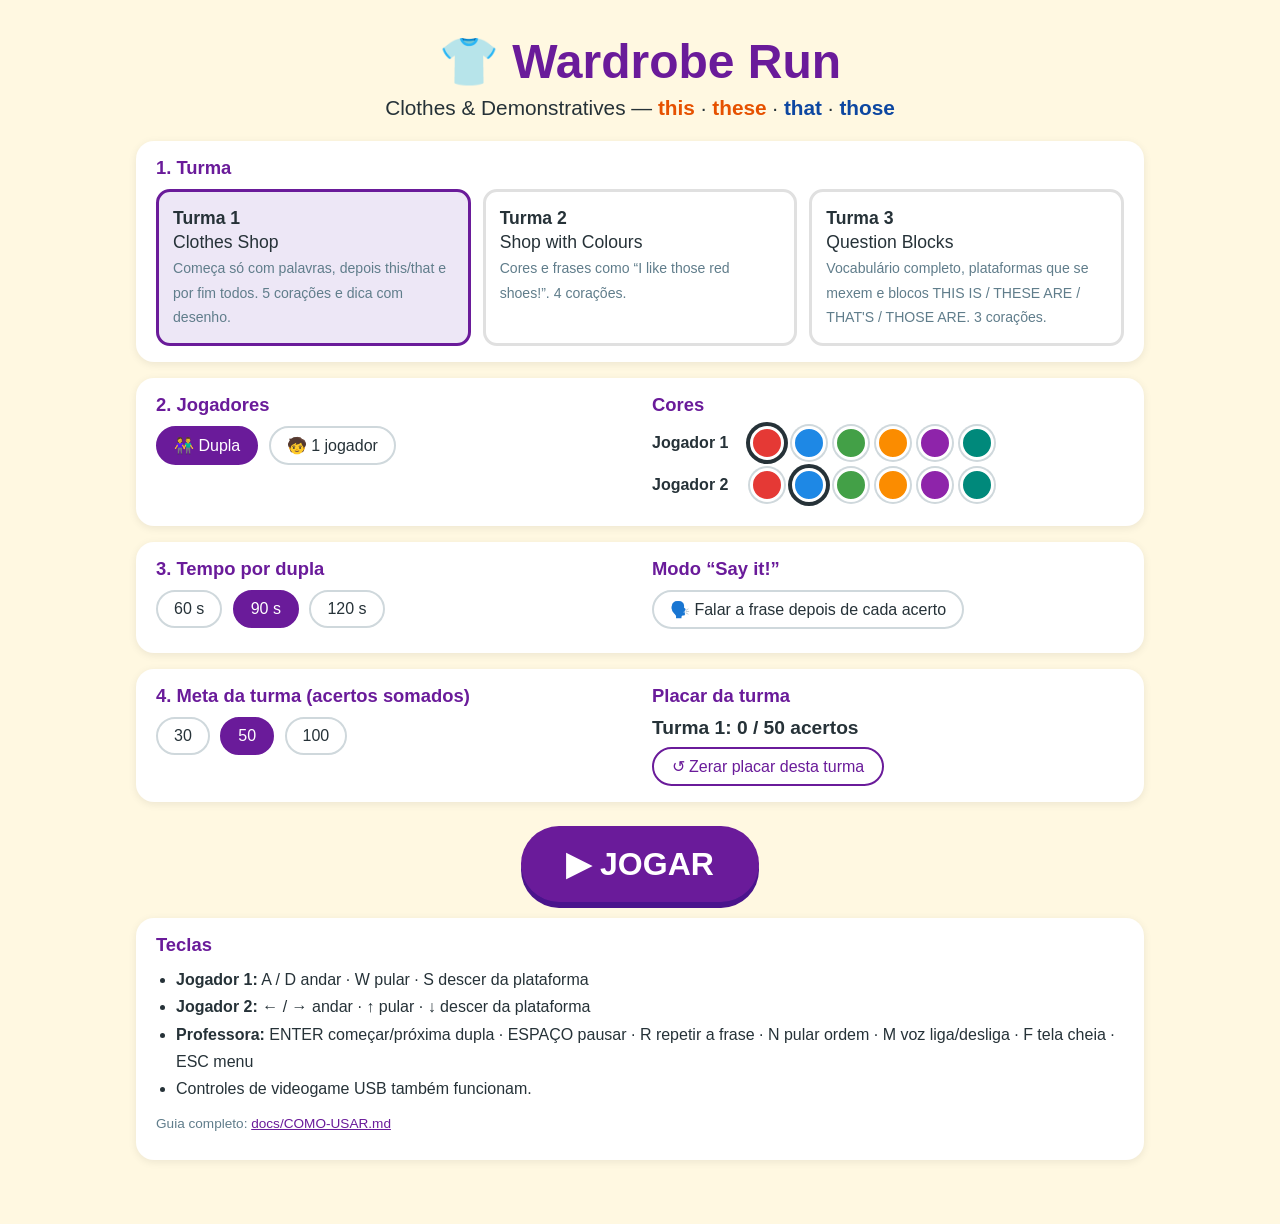
==== index.html @ e46201a1 "Add Wardrobe Run: cooperative platform game for clothes and demonstratives Offline HTML/CSS/JS game " ====
<!DOCTYPE html>
<html lang="pt-BR">
<head>
  <meta charset="utf-8">
  <meta name="viewport" content="width=device-width, initial-scale=1">
  <title>Wardrobe Run · Clothes &amp; Demonstratives</title>
  <link rel="stylesheet" href="css/style.css">
</head>
<body class="menu-page">
  <main class="menu">
    <header>
      <h1>👕 Wardrobe Run</h1>
      <p class="subtitle">Clothes &amp; Demonstratives — <b class="here">this</b> · <b class="here">these</b> ·
        <b class="there">that</b> · <b class="there">those</b></p>
    </header>

    <form id="menu-form">
      <section>
        <h2>1. Turma</h2>
        <div class="cards" id="turmas">
          <label class="choice">
            <input type="radio" name="turma" value="1" checked>
            <span><b>Turma 1</b><br>Clothes Shop<br><small>Começa só com palavras, depois this/that e por fim todos. 5 corações e dica com desenho.</small></span>
          </label>
          <label class="choice">
            <input type="radio" name="turma" value="2">
            <span><b>Turma 2</b><br>Shop with Colours<br><small>Cores e frases como “I like those red shoes!”. 4 corações.</small></span>
          </label>
          <label class="choice">
            <input type="radio" name="turma" value="3">
            <span><b>Turma 3</b><br>Question Blocks<br><small>Vocabulário completo, plataformas que se mexem e blocos THIS IS / THESE ARE / THAT'S / THOSE ARE. 3 corações.</small></span>
          </label>
        </div>
      </section>

      <section class="row">
        <div>
          <h2>2. Jogadores</h2>
          <label class="pill"><input type="radio" name="players" value="2" checked><span>👫 Dupla</span></label>
          <label class="pill"><input type="radio" name="players" value="1"><span>🧒 1 jogador</span></label>
        </div>
        <div>
          <h2>Cores</h2>
          <div class="swatches" data-player="1"></div>
          <div class="swatches" data-player="2"></div>
        </div>
      </section>

      <section class="row">
        <div>
          <h2>3. Tempo por dupla</h2>
          <label class="pill"><input type="radio" name="time" value="60"><span>60 s</span></label>
          <label class="pill"><input type="radio" name="time" value="90" checked><span>90 s</span></label>
          <label class="pill"><input type="radio" name="time" value="120"><span>120 s</span></label>
        </div>
        <div>
          <h2>Modo “Say it!”</h2>
          <label class="pill"><input type="checkbox" name="sayit" value="1"><span>🗣️ Falar a frase depois de cada acerto</span></label>
        </div>
      </section>

      <section class="row">
        <div>
          <h2>4. Meta da turma (acertos somados)</h2>
          <label class="pill"><input type="radio" name="goal" value="30"><span>30</span></label>
          <label class="pill"><input type="radio" name="goal" value="50" checked><span>50</span></label>
          <label class="pill"><input type="radio" name="goal" value="100"><span>100</span></label>
        </div>
        <div>
          <h2>Placar da turma</h2>
          <p id="class-progress" class="class-progress"></p>
          <button type="button" class="btn-secondary" id="btn-reset">↺ Zerar placar desta turma</button>
        </div>
      </section>

      <button type="submit" class="big-btn play">▶ JOGAR</button>
    </form>

    <section class="help">
      <h2>Teclas</h2>
      <ul>
        <li><b>Jogador 1:</b> A / D andar · W pular · S descer da plataforma</li>
        <li><b>Jogador 2:</b> ← / → andar · ↑ pular · ↓ descer da plataforma</li>
        <li><b>Professora:</b> ENTER começar/próxima dupla · ESPAÇO pausar · R repetir a frase · N pular ordem ·
          M voz liga/desliga · F tela cheia · ESC menu</li>
        <li>Controles de videogame USB também funcionam.</li>
      </ul>
      <p class="small">Guia completo: <a href="docs/COMO-USAR.md">docs/COMO-USAR.md</a></p>
    </section>
  </main>

  <script src="js/menu.js"></script>
</body>
</html>
---- css/style.css ----
:root {
  --purple: #6a1b9a;
  --purple-light: #ede7f6;
  --here: #e65100;
  --there: #0d47a1;
  --ink: #263238;
  --muted: #607d8b;
  --bg: #fff8e1;
  --card: #ffffff;
  font-family: "Trebuchet MS", "Segoe UI", Arial, sans-serif;
  color: var(--ink);
}

* { box-sizing: border-box; }
body { margin: 0; background: var(--bg); }
a { color: var(--purple); }
.here { color: var(--here); }
.there { color: var(--there); }
.small { font-size: 0.85em; color: var(--muted); }
.hidden { display: none !important; }

.big-btn {
  font: inherit;
  font-weight: bold;
  font-size: 1.4em;
  padding: 0.6em 1.4em;
  border: none;
  border-radius: 999px;
  background: var(--purple);
  color: #fff;
  cursor: pointer;
  box-shadow: 0 6px 0 #4a148c;
}
.big-btn:hover { filter: brightness(1.1); }
.big-btn:active { transform: translateY(4px); box-shadow: 0 2px 0 #4a148c; }

.btn-secondary {
  font: inherit;
  display: inline-block;
  padding: 0.5em 1.1em;
  border-radius: 999px;
  border: 2px solid var(--purple);
  background: #fff;
  color: var(--purple);
  text-decoration: none;
  cursor: pointer;
}

/* ---------- Menu ---------- */
.menu { max-width: 1040px; margin: 0 auto; padding: 24px 16px 48px; }
.menu header { text-align: center; }
.menu h1 { font-size: 3em; margin: 0.2em 0 0; color: var(--purple); }
.menu .subtitle { font-size: 1.3em; margin-top: 0.3em; }
.menu section { background: var(--card); border-radius: 18px; padding: 16px 20px; margin: 16px 0; box-shadow: 0 2px 8px rgba(0,0,0,0.08); }
.menu section.row { display: flex; flex-wrap: wrap; gap: 24px; }
.menu section.row > div { flex: 1 1 300px; }
.menu h2 { font-size: 1.15em; margin: 0 0 10px; color: var(--purple); }

.cards { display: grid; grid-template-columns: repeat(auto-fit, minmax(240px, 1fr)); gap: 12px; }
.choice input, .pill input, .swatch input { position: absolute; opacity: 0; pointer-events: none; }
.choice span {
  display: block; height: 100%; padding: 14px; border-radius: 14px; border: 3px solid #e0e0e0;
  cursor: pointer; font-size: 1.1em; line-height: 1.4;
}
.choice small { color: var(--muted); font-size: 0.8em; }
.choice input:checked + span { border-color: var(--purple); background: var(--purple-light); }
.choice input:focus-visible + span, .pill input:focus-visible + span { outline: 3px solid #ffb300; }

.pill { display: inline-block; margin: 0 6px 8px 0; }
.pill span { display: inline-block; padding: 8px 16px; border-radius: 999px; border: 2px solid #cfd8dc; cursor: pointer; }
.pill input:checked + span { border-color: var(--purple); background: var(--purple); color: #fff; }

.swatches { display: flex; align-items: center; gap: 8px; margin-bottom: 8px; }
.swatch-label { width: 90px; font-weight: bold; }
.swatch span { display: block; width: 34px; height: 34px; border-radius: 50%; border: 3px solid #fff; box-shadow: 0 0 0 2px #cfd8dc; cursor: pointer; }
.swatch input:checked + span { box-shadow: 0 0 0 4px var(--ink); }

.class-progress { font-size: 1.2em; font-weight: bold; margin: 0 0 8px; }
.play { display: block; margin: 24px auto 8px; font-size: 2em; }
.help ul { margin: 0; padding-left: 20px; line-height: 1.7; }

/* ---------- Jogo ---------- */
.game-page { background: #1b1b1b; overflow: hidden; height: 100vh; display: flex; align-items: center; justify-content: center; }
#stage { position: relative; }
#game { width: 100%; height: 100%; display: block; }

.overlay {
  position: absolute; inset: 0; display: flex; align-items: center; justify-content: center;
  background: rgba(20, 10, 40, 0.55); font-size: 1em;
}
.overlay .card {
  background: #fff; border-radius: 1.4em; padding: 1.4em 2.4em; text-align: center;
  max-width: 70%; max-height: 92%; overflow: auto; box-shadow: 0 0.6em 2em rgba(0,0,0,0.4);
}
.overlay h1 { color: var(--purple); font-size: 2.6em; margin: 0.1em 0 0.2em; }
.overlay .subtitle { font-size: 1.3em; margin: 0 0 0.8em; }
.overlay .hint { font-size: 1.15em; line-height: 1.5; }
.controls-help { display: flex; flex-direction: column; gap: 0.3em; font-size: 1.15em; margin-bottom: 0.6em; }
.overlay .big-btn { font-size: 1.5em; margin-top: 0.4em; }

.stars { font-size: 3.6em; letter-spacing: 0.1em; line-height: 1; }
.stars .on { color: #ffc107; text-shadow: 0 2px 0 #b28704; }
.stars .off { color: #e0e0e0; }
.score-line { font-size: 1.5em; font-weight: bold; margin: 0.3em 0; }
.practiced ul { list-style: none; padding: 0; margin: 0.2em 0 0.6em; font-size: 1.2em; }
.practiced ul.two-columns { columns: 2; }
.practiced li { margin: 0.15em 0; }
.class-goal .bar { height: 1em; background: #eceff1; border-radius: 1em; overflow: hidden; }
.class-goal .fill { height: 100%; background: linear-gradient(90deg, #4fc3f7, #ffd54f); }
.class-goal p { margin: 0.3em 0 0.8em; font-weight: bold; }
.buttons { display: flex; gap: 1em; justify-content: center; align-items: center; flex-wrap: wrap; }
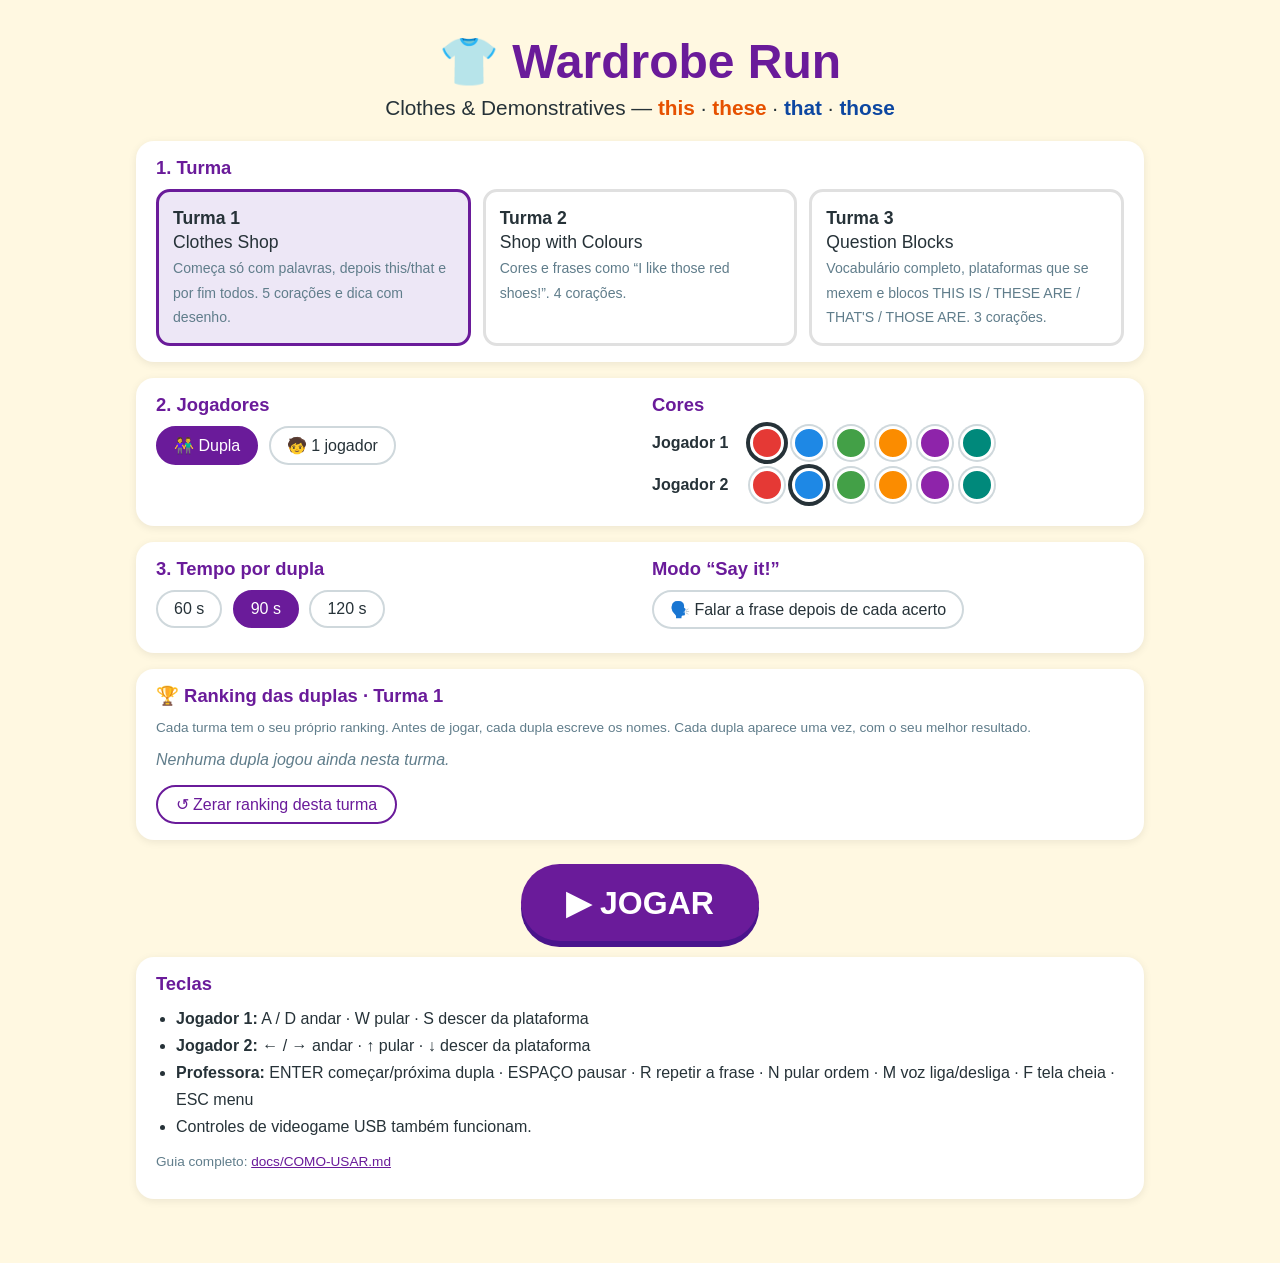
==== commit 5f9cd29b: "Replace class goal with per-turma pair ranking Each pair must type the players' names before startin" ====
--- a/index.html
+++ b/index.html
@@ -59,18 +59,12 @@
         </div>
       </section>
 
-      <section class="row">
-        <div>
-          <h2>4. Meta da turma (acertos somados)</h2>
-          <label class="pill"><input type="radio" name="goal" value="30"><span>30</span></label>
-          <label class="pill"><input type="radio" name="goal" value="50" checked><span>50</span></label>
-          <label class="pill"><input type="radio" name="goal" value="100"><span>100</span></label>
-        </div>
-        <div>
-          <h2>Placar da turma</h2>
-          <p id="class-progress" class="class-progress"></p>
-          <button type="button" class="btn-secondary" id="btn-reset">↺ Zerar placar desta turma</button>
-        </div>
+      <section>
+        <h2 id="ranking-title">🏆 Ranking das duplas</h2>
+        <p class="small">Cada turma tem o seu próprio ranking. Antes de jogar, cada dupla escreve os nomes.
+          Cada dupla aparece uma vez, com o seu melhor resultado.</p>
+        <div id="ranking"></div>
+        <button type="button" class="btn-secondary" id="btn-reset">↺ Zerar ranking desta turma</button>
       </section>
 
       <button type="submit" class="big-btn play">▶ JOGAR</button>
@@ -89,6 +83,7 @@
     </section>
   </main>
 
+  <script src="js/ranking.js"></script>
   <script src="js/menu.js"></script>
 </body>
 </html>
--- a/css/style.css
+++ b/css/style.css
@@ -75,7 +75,6 @@
 .swatch span { display: block; width: 34px; height: 34px; border-radius: 50%; border: 3px solid #fff; box-shadow: 0 0 0 2px #cfd8dc; cursor: pointer; }
 .swatch input:checked + span { box-shadow: 0 0 0 4px var(--ink); }
 
-.class-progress { font-size: 1.2em; font-weight: bold; margin: 0 0 8px; }
 .play { display: block; margin: 24px auto 8px; font-size: 2em; }
 .help ul { margin: 0; padding-left: 20px; line-height: 1.7; }
 
@@ -103,9 +102,32 @@
 .stars .off { color: #e0e0e0; }
 .score-line { font-size: 1.5em; font-weight: bold; margin: 0.3em 0; }
 .practiced ul { list-style: none; padding: 0; margin: 0.2em 0 0.6em; font-size: 1.2em; }
-.practiced ul.two-columns { columns: 2; }
 .practiced li { margin: 0.15em 0; }
-.class-goal .bar { height: 1em; background: #eceff1; border-radius: 1em; overflow: hidden; }
-.class-goal .fill { height: 100%; background: linear-gradient(90deg, #4fc3f7, #ffd54f); }
-.class-goal p { margin: 0.3em 0 0.8em; font-weight: bold; }
 .buttons { display: flex; gap: 1em; justify-content: center; align-items: center; flex-wrap: wrap; }
+
+/* ---------- Nomes e ranking ---------- */
+.names { display: flex; gap: 1em; justify-content: center; flex-wrap: wrap; margin: 0.4em 0; }
+.names label { display: flex; flex-direction: column; align-items: flex-start; font-weight: bold; font-size: 1.1em; gap: 0.2em; }
+.names input {
+  font: inherit; font-size: 1.2em; width: 11em; padding: 0.35em 0.6em;
+  border: 3px solid #cfd8dc; border-radius: 0.6em; outline: none;
+}
+.names input:focus { border-color: var(--purple); }
+.error { color: #c62828; font-weight: bold; margin: 0.2em 0; }
+
+.rank-line { font-size: 1.3em; font-weight: bold; color: var(--purple); margin: 0.2em 0 0.6em; }
+.end-columns { display: flex; gap: 1.5em; text-align: left; align-items: flex-start; margin-bottom: 0.8em; }
+.end-columns > div { flex: 1 1 0; }
+.end-columns .practiced ul { font-size: 1em; }
+
+.ranking-list { list-style: none; padding: 0; margin: 0.3em 0 0.8em; }
+.ranking-list li {
+  display: grid; grid-template-columns: 2.4em 1fr auto; grid-template-areas: "pos names pts" "pos meta meta"; text-align: left;
+  align-items: center; padding: 0.3em 0.6em; border-radius: 0.6em; margin-bottom: 0.2em; background: #f5f5f5;
+}
+.ranking-list li.me { background: #fff3c4; outline: 2px solid #ffb300; }
+.ranking-list .pos { grid-area: pos; font-weight: bold; font-size: 1.2em; }
+.ranking-list .who { grid-area: names; font-weight: bold; overflow: hidden; text-overflow: ellipsis; white-space: nowrap; }
+.ranking-list .pts { grid-area: pts; font-weight: bold; color: #b28704; }
+.ranking-list .meta { grid-area: meta; font-size: 0.8em; color: var(--muted); }
+.ranking-empty { color: var(--muted); font-style: italic; }
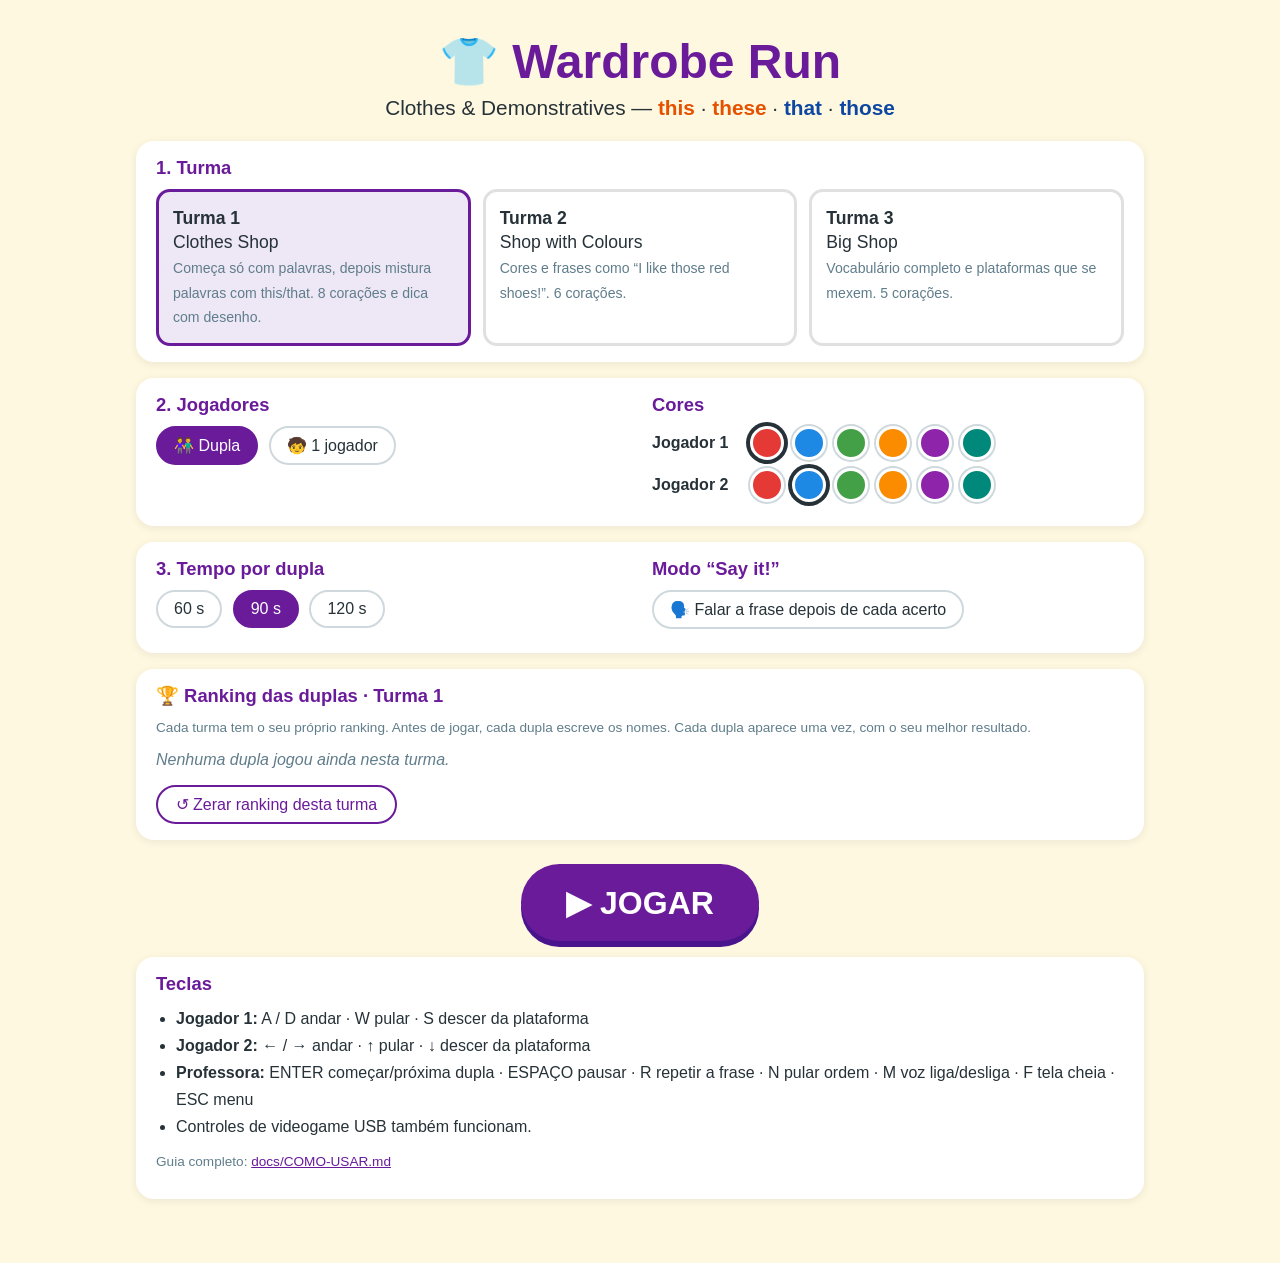
==== commit 31d3f221: "Make the game easier and have the shopkeeper speak Portuguese too - Every shopkeeper sentence is spo" ====
--- a/index.html
+++ b/index.html
@@ -20,15 +20,15 @@
         <div class="cards" id="turmas">
           <label class="choice">
             <input type="radio" name="turma" value="1" checked>
-            <span><b>Turma 1</b><br>Clothes Shop<br><small>Começa só com palavras, depois this/that e por fim todos. 5 corações e dica com desenho.</small></span>
+            <span><b>Turma 1</b><br>Clothes Shop<br><small>Começa só com palavras, depois mistura palavras com this/that. 8 corações e dica com desenho.</small></span>
           </label>
           <label class="choice">
             <input type="radio" name="turma" value="2">
-            <span><b>Turma 2</b><br>Shop with Colours<br><small>Cores e frases como “I like those red shoes!”. 4 corações.</small></span>
+            <span><b>Turma 2</b><br>Shop with Colours<br><small>Cores e frases como “I like those red shoes!”. 6 corações.</small></span>
           </label>
           <label class="choice">
             <input type="radio" name="turma" value="3">
-            <span><b>Turma 3</b><br>Question Blocks<br><small>Vocabulário completo, plataformas que se mexem e blocos THIS IS / THESE ARE / THAT'S / THOSE ARE. 3 corações.</small></span>
+            <span><b>Turma 3</b><br>Big Shop<br><small>Vocabulário completo e plataformas que se mexem. 5 corações.</small></span>
           </label>
         </div>
       </section>
--- a/css/style.css
+++ b/css/style.css
@@ -103,6 +103,7 @@
 .score-line { font-size: 1.5em; font-weight: bold; margin: 0.3em 0; }
 .practiced ul { list-style: none; padding: 0; margin: 0.2em 0 0.6em; font-size: 1.2em; }
 .practiced li { margin: 0.15em 0; }
+.practiced li .pt { display: block; font-size: 0.8em; color: #78909c; }
 .buttons { display: flex; gap: 1em; justify-content: center; align-items: center; flex-wrap: wrap; }
 
 /* ---------- Nomes e ranking ---------- */
